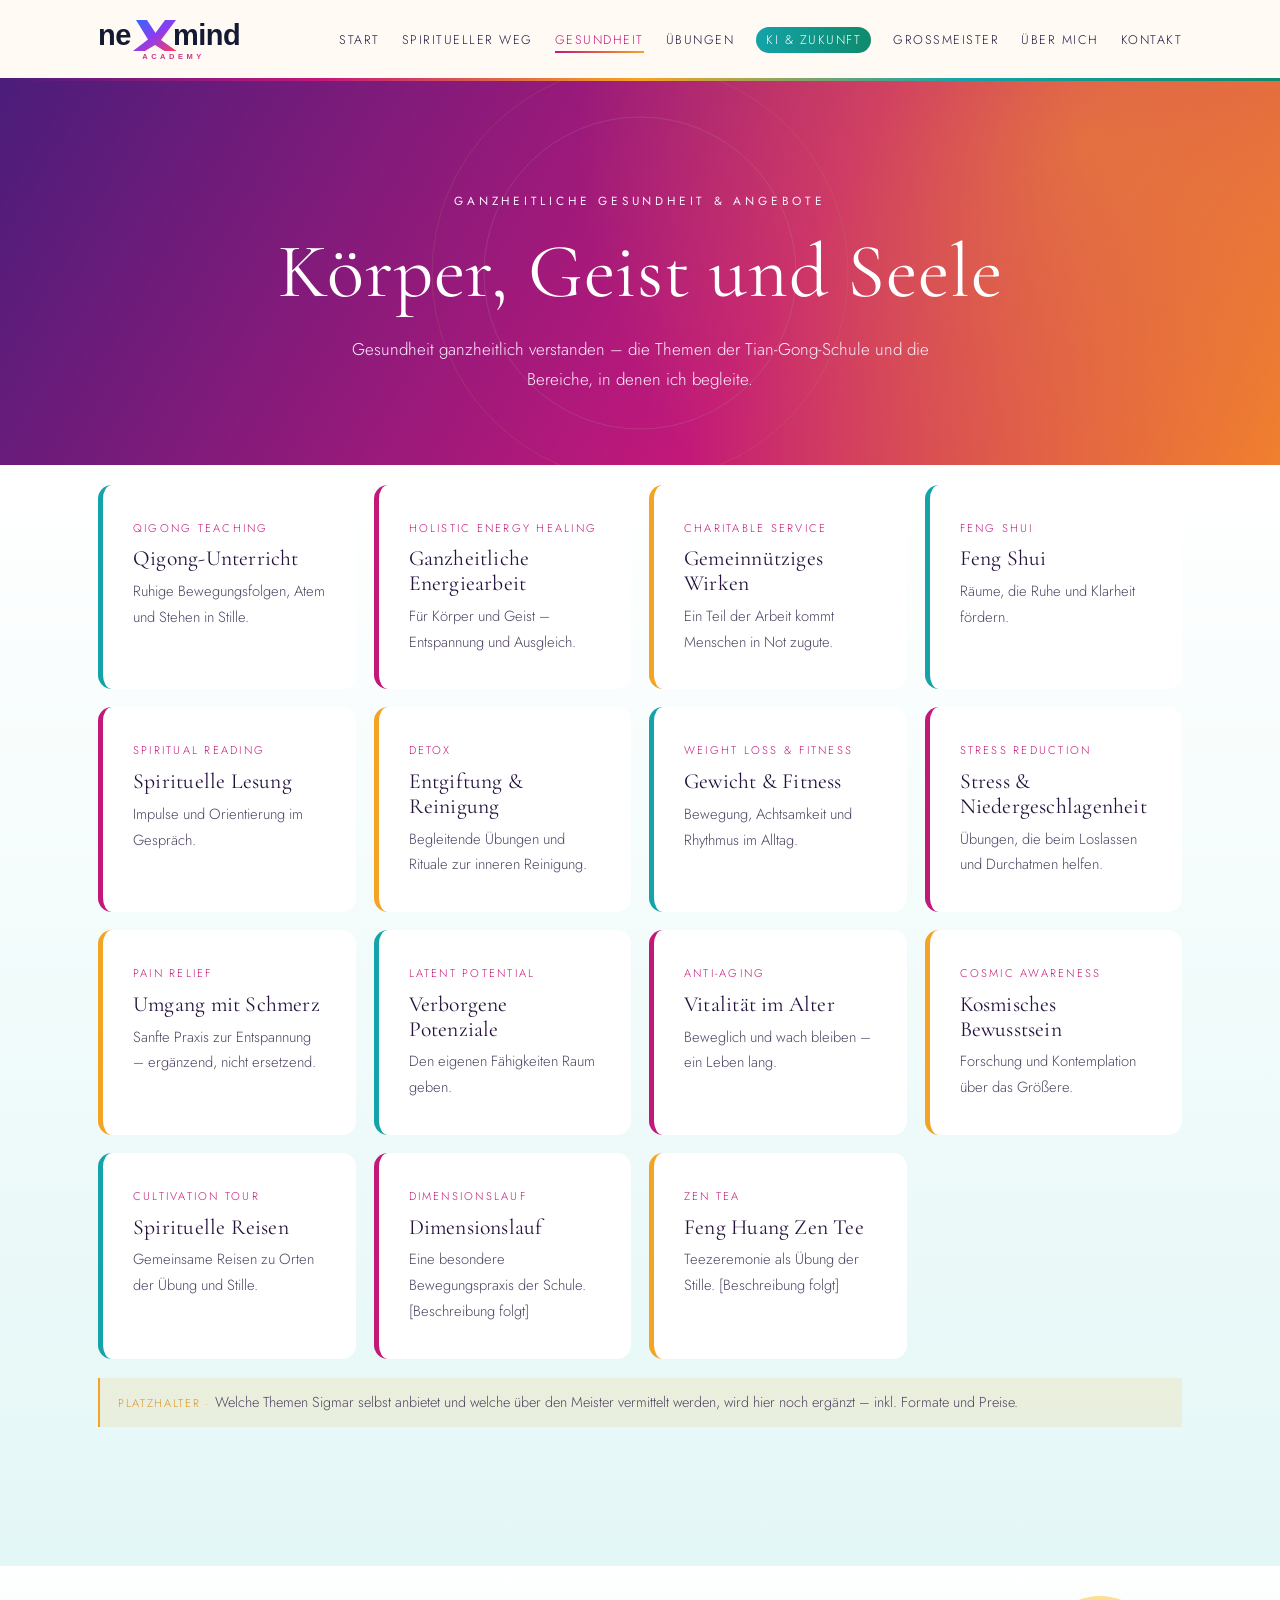
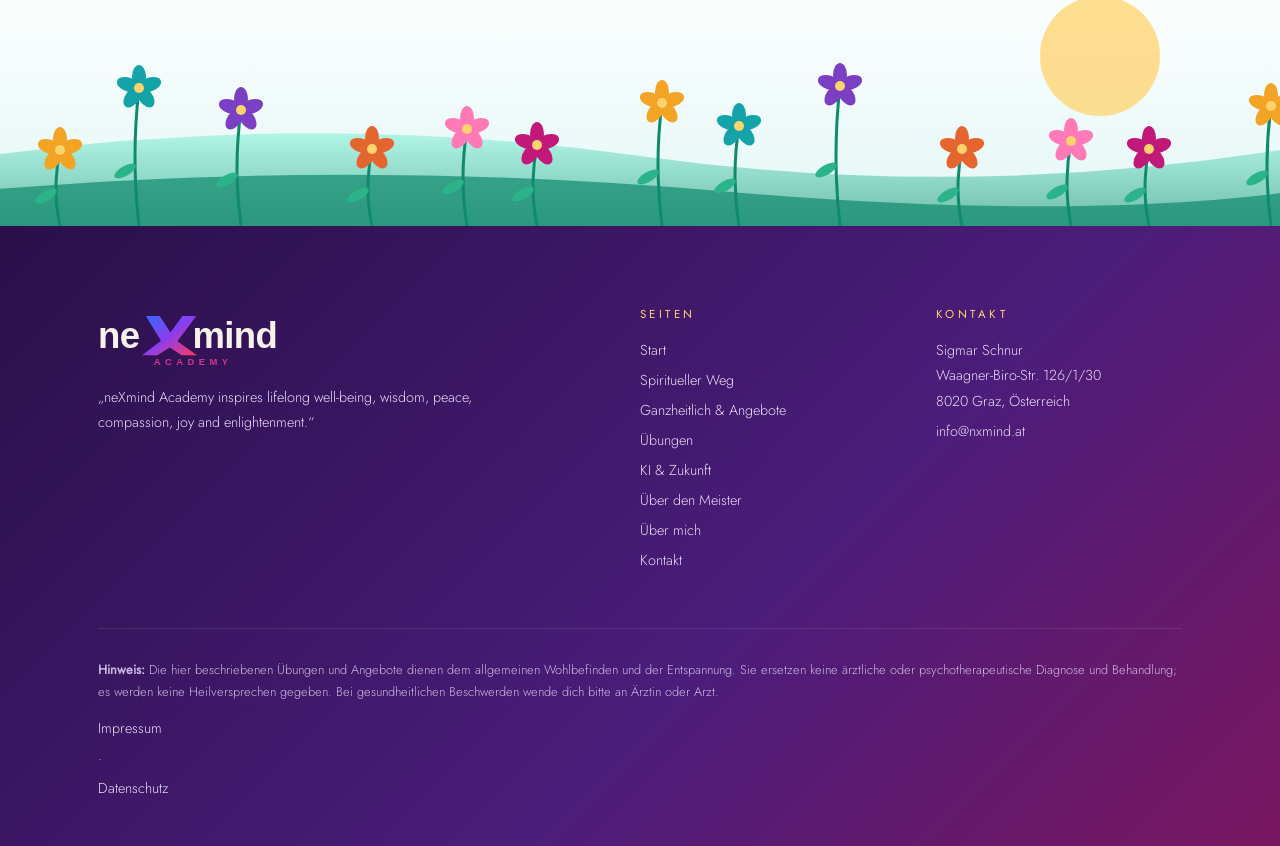
==== angebote.html @ 09c549f6 "Footer: Kontaktdaten aus dem Impressum" ====
<!doctype html><html lang="de"><head><meta charset="utf-8"><meta name="viewport" content="width=device-width,initial-scale=1">
<title>Ganzheitlich & Angebote · neXmind Academy</title><meta name="description" content="Qigong, Energiearbeit und ganzheitliche Themen – neXmind Academy">
<link rel="stylesheet" href="fonts/fonts.css">
<link rel="stylesheet" href="style.css?v=af47b2b2"><link rel="icon" type="image/svg+xml" href="favicon.svg"></head><body>
<header><div class="wrap nav"><a class="brand" href="index.html"><img src="logo.svg" alt="neXmind Academy" class="nxlogo"><span class="sub">Spiritualität · Gesundheit · Zukunft</span></a>
<nav><button class="burger" aria-label="Menü"><span></span><span></span></button><ul><li><a href="index.html" class="">Start</a></li><li><a href="weg.html" class="">Spiritueller Weg</a></li><li><a href="angebote.html" class="active ">Gesundheit</a></li><li><a href="uebungen.html" class="">Übungen</a></li><li><a href="zukunft.html" class="zk-nav">KI & Zukunft</a></li><li><a href="meister.html" class="">Großmeister</a></li><li><a href="ueber-mich.html" class="">Über mich</a></li><li><a href="kontakt.html" class="">Kontakt</a></li></ul></nav></div></header>
<main><section class="page-head"><svg class="ring" viewBox="0 0 600 600" fill="none"><circle cx="300" cy="300" r="240" stroke="#b49a5e" stroke-width=".8"/><circle cx="300" cy="300" r="180" stroke="#a9bfa8" stroke-width=".8"/></svg><div class="wrap reveal"><span class="eyebrow">Ganzheitliche Gesundheit & Angebote</span><h1>Körper, Geist und Seele</h1><p>Gesundheit ganzheitlich verstanden – die Themen der Tian-Gong-Schule und die Bereiche, in denen ich begleite.</p></div></section><section style="padding-top:20px"><div class="wrap"><div class="topics"><div class="topic reveal"><span class="en">Qigong Teaching</span><h3>Qigong-Unterricht</h3><p>Ruhige Bewegungsfolgen, Atem und Stehen in Stille.</p></div><div class="topic reveal"><span class="en">Holistic Energy Healing</span><h3>Ganzheitliche Energiearbeit</h3><p>Für Körper und Geist – Entspannung und Ausgleich.</p></div><div class="topic reveal"><span class="en">Charitable Service</span><h3>Gemeinnütziges Wirken</h3><p>Ein Teil der Arbeit kommt Menschen in Not zugute.</p></div><div class="topic reveal"><span class="en">Feng Shui</span><h3>Feng Shui</h3><p>Räume, die Ruhe und Klarheit fördern.</p></div><div class="topic reveal"><span class="en">Spiritual Reading</span><h3>Spirituelle Lesung</h3><p>Impulse und Orientierung im Gespräch.</p></div><div class="topic reveal"><span class="en">Detox</span><h3>Entgiftung & Reinigung</h3><p>Begleitende Übungen und Rituale zur inneren Reinigung.</p></div><div class="topic reveal"><span class="en">Weight Loss & Fitness</span><h3>Gewicht & Fitness</h3><p>Bewegung, Achtsamkeit und Rhythmus im Alltag.</p></div><div class="topic reveal"><span class="en">Stress Reduction</span><h3>Stress & Niedergeschlagenheit</h3><p>Übungen, die beim Loslassen und Durchatmen helfen.</p></div><div class="topic reveal"><span class="en">Pain Relief</span><h3>Umgang mit Schmerz</h3><p>Sanfte Praxis zur Entspannung – ergänzend, nicht ersetzend.</p></div><div class="topic reveal"><span class="en">Latent Potential</span><h3>Verborgene Potenziale</h3><p>Den eigenen Fähigkeiten Raum geben.</p></div><div class="topic reveal"><span class="en">Anti-Aging</span><h3>Vitalität im Alter</h3><p>Beweglich und wach bleiben – ein Leben lang.</p></div><div class="topic reveal"><span class="en">Cosmic Awareness</span><h3>Kosmisches Bewusstsein</h3><p>Forschung und Kontemplation über das Größere.</p></div><div class="topic reveal"><span class="en">Cultivation Tour</span><h3>Spirituelle Reisen</h3><p>Gemeinsame Reisen zu Orten der Übung und Stille.</p></div><div class="topic reveal"><span class="en">Dimensionslauf</span><h3>Dimensionslauf</h3><p>Eine besondere Bewegungspraxis der Schule. [Beschreibung folgt]</p></div><div class="topic reveal"><span class="en">Zen Tea</span><h3>Feng Huang Zen Tee</h3><p>Teezeremonie als Übung der Stille. [Beschreibung folgt]</p></div></div><p class="placeholder">Welche Themen Sigmar selbst anbietet und welche über den Meister vermittelt werden, wird hier noch ergänzt – inkl. Formate und Preise.</p></div></section></main><div class="meadow" aria-hidden="true"><svg viewBox="0 0 1440 260" preserveAspectRatio="xMidYMax slice"><defs><linearGradient id="hill" x1="0" y1="0" x2="0" y2="1"><stop offset="0" stop-color="#7ff0d6"/><stop offset="1" stop-color="#0f8a6c"/></linearGradient></defs><circle class="breath" cx="1180" cy="90" r="60" fill="#ffd36b" opacity=".75" style="transform-origin:1180px 90px"/><path d="M0 200 Q360 140 720 190 T1440 170 V260 H0z" fill="url(#hill)" opacity=".55"/><path d="M0 230 Q400 190 800 225 T1440 215 V260 H0z" fill="#0f8a6c" opacity=".7"/><path d="M35 260 Q27 215.5 35 171" stroke="#0f8a6c" stroke-width="3" fill="none"/><ellipse cx="21" cy="224" rx="12" ry="5" fill="#2bb38a" transform="rotate(-30 21 224)"/><g class="sway" style="transform-origin:35px 171px"><g fill="#c2187a"><ellipse cx="35" cy="160" rx="7" ry="12" transform="rotate(0 35 171)"/><ellipse cx="35" cy="160" rx="7" ry="12" transform="rotate(72 35 171)"/><ellipse cx="35" cy="160" rx="7" ry="12" transform="rotate(144 35 171)"/><ellipse cx="35" cy="160" rx="7" ry="12" transform="rotate(216 35 171)"/><ellipse cx="35" cy="160" rx="7" ry="12" transform="rotate(288 35 171)"/></g><circle cx="35" cy="171" r="5" fill="#ffd36b"/></g><path d="M140 260 Q132 222.0 140 184" stroke="#0f8a6c" stroke-width="3" fill="none"/><ellipse cx="126" cy="230" rx="12" ry="5" fill="#2bb38a" transform="rotate(-30 126 230)"/><g class="sway" style="transform-origin:140px 184px"><g fill="#f4a425"><ellipse cx="140" cy="173" rx="7" ry="12" transform="rotate(0 140 184)"/><ellipse cx="140" cy="173" rx="7" ry="12" transform="rotate(72 140 184)"/><ellipse cx="140" cy="173" rx="7" ry="12" transform="rotate(144 140 184)"/><ellipse cx="140" cy="173" rx="7" ry="12" transform="rotate(216 140 184)"/><ellipse cx="140" cy="173" rx="7" ry="12" transform="rotate(288 140 184)"/></g><circle cx="140" cy="184" r="5" fill="#ffd36b"/></g><path d="M219 260 Q211 191.0 219 122" stroke="#0f8a6c" stroke-width="3" fill="none"/><ellipse cx="205" cy="205" rx="12" ry="5" fill="#2bb38a" transform="rotate(-30 205 205)"/><g class="sway" style="transform-origin:219px 122px"><g fill="#14a3a8"><ellipse cx="219" cy="111" rx="7" ry="12" transform="rotate(0 219 122)"/><ellipse cx="219" cy="111" rx="7" ry="12" transform="rotate(72 219 122)"/><ellipse cx="219" cy="111" rx="7" ry="12" transform="rotate(144 219 122)"/><ellipse cx="219" cy="111" rx="7" ry="12" transform="rotate(216 219 122)"/><ellipse cx="219" cy="111" rx="7" ry="12" transform="rotate(288 219 122)"/></g><circle cx="219" cy="122" r="5" fill="#ffd36b"/></g><path d="M321 260 Q313 202.0 321 144" stroke="#0f8a6c" stroke-width="3" fill="none"/><ellipse cx="307" cy="214" rx="12" ry="5" fill="#2bb38a" transform="rotate(-30 307 214)"/><g class="sway" style="transform-origin:321px 144px"><g fill="#7b3fc4"><ellipse cx="321" cy="133" rx="7" ry="12" transform="rotate(0 321 144)"/><ellipse cx="321" cy="133" rx="7" ry="12" transform="rotate(72 321 144)"/><ellipse cx="321" cy="133" rx="7" ry="12" transform="rotate(144 321 144)"/><ellipse cx="321" cy="133" rx="7" ry="12" transform="rotate(216 321 144)"/><ellipse cx="321" cy="133" rx="7" ry="12" transform="rotate(288 321 144)"/></g><circle cx="321" cy="144" r="5" fill="#ffd36b"/></g><path d="M452 260 Q444 221.5 452 183" stroke="#0f8a6c" stroke-width="3" fill="none"/><ellipse cx="438" cy="229" rx="12" ry="5" fill="#2bb38a" transform="rotate(-30 438 229)"/><g class="sway" style="transform-origin:452px 183px"><g fill="#e5652e"><ellipse cx="452" cy="172" rx="7" ry="12" transform="rotate(0 452 183)"/><ellipse cx="452" cy="172" rx="7" ry="12" transform="rotate(72 452 183)"/><ellipse cx="452" cy="172" rx="7" ry="12" transform="rotate(144 452 183)"/><ellipse cx="452" cy="172" rx="7" ry="12" transform="rotate(216 452 183)"/><ellipse cx="452" cy="172" rx="7" ry="12" transform="rotate(288 452 183)"/></g><circle cx="452" cy="183" r="5" fill="#ffd36b"/></g><path d="M547 260 Q539 211.5 547 163" stroke="#0f8a6c" stroke-width="3" fill="none"/><ellipse cx="533" cy="221" rx="12" ry="5" fill="#2bb38a" transform="rotate(-30 533 221)"/><g class="sway" style="transform-origin:547px 163px"><g fill="#ff7ab6"><ellipse cx="547" cy="152" rx="7" ry="12" transform="rotate(0 547 163)"/><ellipse cx="547" cy="152" rx="7" ry="12" transform="rotate(72 547 163)"/><ellipse cx="547" cy="152" rx="7" ry="12" transform="rotate(144 547 163)"/><ellipse cx="547" cy="152" rx="7" ry="12" transform="rotate(216 547 163)"/><ellipse cx="547" cy="152" rx="7" ry="12" transform="rotate(288 547 163)"/></g><circle cx="547" cy="163" r="5" fill="#ffd36b"/></g><path d="M617 260 Q609 219.5 617 179" stroke="#0f8a6c" stroke-width="3" fill="none"/><ellipse cx="603" cy="228" rx="12" ry="5" fill="#2bb38a" transform="rotate(-30 603 228)"/><g class="sway" style="transform-origin:617px 179px"><g fill="#c2187a"><ellipse cx="617" cy="168" rx="7" ry="12" transform="rotate(0 617 179)"/><ellipse cx="617" cy="168" rx="7" ry="12" transform="rotate(72 617 179)"/><ellipse cx="617" cy="168" rx="7" ry="12" transform="rotate(144 617 179)"/><ellipse cx="617" cy="168" rx="7" ry="12" transform="rotate(216 617 179)"/><ellipse cx="617" cy="168" rx="7" ry="12" transform="rotate(288 617 179)"/></g><circle cx="617" cy="179" r="5" fill="#ffd36b"/></g><path d="M742 260 Q734 198.5 742 137" stroke="#0f8a6c" stroke-width="3" fill="none"/><ellipse cx="728" cy="211" rx="12" ry="5" fill="#2bb38a" transform="rotate(-30 728 211)"/><g class="sway" style="transform-origin:742px 137px"><g fill="#f4a425"><ellipse cx="742" cy="126" rx="7" ry="12" transform="rotate(0 742 137)"/><ellipse cx="742" cy="126" rx="7" ry="12" transform="rotate(72 742 137)"/><ellipse cx="742" cy="126" rx="7" ry="12" transform="rotate(144 742 137)"/><ellipse cx="742" cy="126" rx="7" ry="12" transform="rotate(216 742 137)"/><ellipse cx="742" cy="126" rx="7" ry="12" transform="rotate(288 742 137)"/></g><circle cx="742" cy="137" r="5" fill="#ffd36b"/></g><path d="M819 260 Q811 210.0 819 160" stroke="#0f8a6c" stroke-width="3" fill="none"/><ellipse cx="805" cy="220" rx="12" ry="5" fill="#2bb38a" transform="rotate(-30 805 220)"/><g class="sway" style="transform-origin:819px 160px"><g fill="#14a3a8"><ellipse cx="819" cy="149" rx="7" ry="12" transform="rotate(0 819 160)"/><ellipse cx="819" cy="149" rx="7" ry="12" transform="rotate(72 819 160)"/><ellipse cx="819" cy="149" rx="7" ry="12" transform="rotate(144 819 160)"/><ellipse cx="819" cy="149" rx="7" ry="12" transform="rotate(216 819 160)"/><ellipse cx="819" cy="149" rx="7" ry="12" transform="rotate(288 819 160)"/></g><circle cx="819" cy="160" r="5" fill="#ffd36b"/></g><path d="M920 260 Q912 190.0 920 120" stroke="#0f8a6c" stroke-width="3" fill="none"/><ellipse cx="906" cy="204" rx="12" ry="5" fill="#2bb38a" transform="rotate(-30 906 204)"/><g class="sway" style="transform-origin:920px 120px"><g fill="#7b3fc4"><ellipse cx="920" cy="109" rx="7" ry="12" transform="rotate(0 920 120)"/><ellipse cx="920" cy="109" rx="7" ry="12" transform="rotate(72 920 120)"/><ellipse cx="920" cy="109" rx="7" ry="12" transform="rotate(144 920 120)"/><ellipse cx="920" cy="109" rx="7" ry="12" transform="rotate(216 920 120)"/><ellipse cx="920" cy="109" rx="7" ry="12" transform="rotate(288 920 120)"/></g><circle cx="920" cy="120" r="5" fill="#ffd36b"/></g><path d="M1042 260 Q1034 221.5 1042 183" stroke="#0f8a6c" stroke-width="3" fill="none"/><ellipse cx="1028" cy="229" rx="12" ry="5" fill="#2bb38a" transform="rotate(-30 1028 229)"/><g class="sway" style="transform-origin:1042px 183px"><g fill="#e5652e"><ellipse cx="1042" cy="172" rx="7" ry="12" transform="rotate(0 1042 183)"/><ellipse cx="1042" cy="172" rx="7" ry="12" transform="rotate(72 1042 183)"/><ellipse cx="1042" cy="172" rx="7" ry="12" transform="rotate(144 1042 183)"/><ellipse cx="1042" cy="172" rx="7" ry="12" transform="rotate(216 1042 183)"/><ellipse cx="1042" cy="172" rx="7" ry="12" transform="rotate(288 1042 183)"/></g><circle cx="1042" cy="183" r="5" fill="#ffd36b"/></g><path d="M1151 260 Q1143 217.5 1151 175" stroke="#0f8a6c" stroke-width="3" fill="none"/><ellipse cx="1137" cy="226" rx="12" ry="5" fill="#2bb38a" transform="rotate(-30 1137 226)"/><g class="sway" style="transform-origin:1151px 175px"><g fill="#ff7ab6"><ellipse cx="1151" cy="164" rx="7" ry="12" transform="rotate(0 1151 175)"/><ellipse cx="1151" cy="164" rx="7" ry="12" transform="rotate(72 1151 175)"/><ellipse cx="1151" cy="164" rx="7" ry="12" transform="rotate(144 1151 175)"/><ellipse cx="1151" cy="164" rx="7" ry="12" transform="rotate(216 1151 175)"/><ellipse cx="1151" cy="164" rx="7" ry="12" transform="rotate(288 1151 175)"/></g><circle cx="1151" cy="175" r="5" fill="#ffd36b"/></g><path d="M1229 260 Q1221 221.5 1229 183" stroke="#0f8a6c" stroke-width="3" fill="none"/><ellipse cx="1215" cy="229" rx="12" ry="5" fill="#2bb38a" transform="rotate(-30 1215 229)"/><g class="sway" style="transform-origin:1229px 183px"><g fill="#c2187a"><ellipse cx="1229" cy="172" rx="7" ry="12" transform="rotate(0 1229 183)"/><ellipse cx="1229" cy="172" rx="7" ry="12" transform="rotate(72 1229 183)"/><ellipse cx="1229" cy="172" rx="7" ry="12" transform="rotate(144 1229 183)"/><ellipse cx="1229" cy="172" rx="7" ry="12" transform="rotate(216 1229 183)"/><ellipse cx="1229" cy="172" rx="7" ry="12" transform="rotate(288 1229 183)"/></g><circle cx="1229" cy="183" r="5" fill="#ffd36b"/></g><path d="M1351 260 Q1343 200.0 1351 140" stroke="#0f8a6c" stroke-width="3" fill="none"/><ellipse cx="1337" cy="212" rx="12" ry="5" fill="#2bb38a" transform="rotate(-30 1337 212)"/><g class="sway" style="transform-origin:1351px 140px"><g fill="#f4a425"><ellipse cx="1351" cy="129" rx="7" ry="12" transform="rotate(0 1351 140)"/><ellipse cx="1351" cy="129" rx="7" ry="12" transform="rotate(72 1351 140)"/><ellipse cx="1351" cy="129" rx="7" ry="12" transform="rotate(144 1351 140)"/><ellipse cx="1351" cy="129" rx="7" ry="12" transform="rotate(216 1351 140)"/><ellipse cx="1351" cy="129" rx="7" ry="12" transform="rotate(288 1351 140)"/></g><circle cx="1351" cy="140" r="5" fill="#ffd36b"/></g></svg></div>
<footer><div class="wrap"><div class="cols"><div><a class="brand" href="index.html"><img src="logo-light.svg" alt="neXmind Academy" class="nxlogo"></a>
<p style="margin-top:1rem;max-width:380px">„neXmind Academy inspires lifelong well-being, wisdom, peace, compassion, joy and enlightenment.“</p></div>
<div><h4>Seiten</h4><a href="index.html">Start</a><a href="weg.html">Spiritueller Weg</a><a href="angebote.html">Ganzheitlich & Angebote</a><a href="uebungen.html">Übungen</a><a href="zukunft.html">KI & Zukunft</a><a href="meister.html">Über den Meister</a><a href="ueber-mich.html">Über mich</a><a href="kontakt.html">Kontakt</a></div>
<div><h4>Kontakt</h4><p>Sigmar Schnur<br>Waagner-Biro-Str. 126/1/30<br>8020 Graz, Österreich<br><a href="mailto:info@nxmind.at">info@nxmind.at</a></p></div></div>
<p class="disclaimer"><strong>Hinweis:</strong> Die hier beschriebenen Übungen und Angebote dienen dem allgemeinen Wohlbefinden und der Entspannung. Sie ersetzen keine ärztliche oder psychotherapeutische Diagnose und Behandlung; es werden keine Heilversprechen gegeben. Bei gesundheitlichen Beschwerden wende dich bitte an Ärztin oder Arzt.</p><p class="legal-links" style="margin-top:.8rem"><a href="impressum.html">Impressum</a> · <a href="datenschutz.html">Datenschutz</a></p></div></footer>
<script src="main.js?v=af47b2b2"></script></body></html>
---- fonts/fonts.css ----
/* latin-ext */
@font-face {
  font-family: 'Cormorant Garamond';
  font-style: italic;
  font-weight: 400;
  font-display: swap;
  src: url(f377472eee.woff2) format('woff2');
  unicode-range: U+0100-02BA, U+02BD-02C5, U+02C7-02CC, U+02CE-02D7, U+02DD-02FF, U+0304, U+0308, U+0329, U+1D00-1DBF, U+1E00-1E9F, U+1EF2-1EFF, U+2020, U+20A0-20AB, U+20AD-20C4, U+2113, U+2C60-2C7F, U+A720-A7FF;
}
/* latin */
@font-face {
  font-family: 'Cormorant Garamond';
  font-style: italic;
  font-weight: 400;
  font-display: swap;
  src: url(9ca58f5002.woff2) format('woff2');
  unicode-range: U+0000-00FF, U+0131, U+0152-0153, U+02BB-02BC, U+02C6, U+02DA, U+02DC, U+0304, U+0308, U+0329, U+2000-206F, U+20AC, U+2122, U+2191, U+2193, U+2212, U+2215, U+FEFF, U+FFFD;
}
/* latin-ext */
@font-face {
  font-family: 'Cormorant Garamond';
  font-style: normal;
  font-weight: 400;
  font-display: swap;
  src: url(9076820487.woff2) format('woff2');
  unicode-range: U+0100-02BA, U+02BD-02C5, U+02C7-02CC, U+02CE-02D7, U+02DD-02FF, U+0304, U+0308, U+0329, U+1D00-1DBF, U+1E00-1E9F, U+1EF2-1EFF, U+2020, U+20A0-20AB, U+20AD-20C4, U+2113, U+2C60-2C7F, U+A720-A7FF;
}
/* latin */
@font-face {
  font-family: 'Cormorant Garamond';
  font-style: normal;
  font-weight: 400;
  font-display: swap;
  src: url(2fed1d1b2e.woff2) format('woff2');
  unicode-range: U+0000-00FF, U+0131, U+0152-0153, U+02BB-02BC, U+02C6, U+02DA, U+02DC, U+0304, U+0308, U+0329, U+2000-206F, U+20AC, U+2122, U+2191, U+2193, U+2212, U+2215, U+FEFF, U+FFFD;
}
/* latin-ext */
@font-face {
  font-family: 'Cormorant Garamond';
  font-style: normal;
  font-weight: 500;
  font-display: swap;
  src: url(9076820487.woff2) format('woff2');
  unicode-range: U+0100-02BA, U+02BD-02C5, U+02C7-02CC, U+02CE-02D7, U+02DD-02FF, U+0304, U+0308, U+0329, U+1D00-1DBF, U+1E00-1E9F, U+1EF2-1EFF, U+2020, U+20A0-20AB, U+20AD-20C4, U+2113, U+2C60-2C7F, U+A720-A7FF;
}
/* latin */
@font-face {
  font-family: 'Cormorant Garamond';
  font-style: normal;
  font-weight: 500;
  font-display: swap;
  src: url(2fed1d1b2e.woff2) format('woff2');
  unicode-range: U+0000-00FF, U+0131, U+0152-0153, U+02BB-02BC, U+02C6, U+02DA, U+02DC, U+0304, U+0308, U+0329, U+2000-206F, U+20AC, U+2122, U+2191, U+2193, U+2212, U+2215, U+FEFF, U+FFFD;
}
/* latin-ext */
@font-face {
  font-family: 'Jost';
  font-style: normal;
  font-weight: 300;
  font-display: swap;
  src: url(5054f2c4fb.woff2) format('woff2');
  unicode-range: U+0100-02BA, U+02BD-02C5, U+02C7-02CC, U+02CE-02D7, U+02DD-02FF, U+0304, U+0308, U+0329, U+1D00-1DBF, U+1E00-1E9F, U+1EF2-1EFF, U+2020, U+20A0-20AB, U+20AD-20C4, U+2113, U+2C60-2C7F, U+A720-A7FF;
}
/* latin */
@font-face {
  font-family: 'Jost';
  font-style: normal;
  font-weight: 300;
  font-display: swap;
  src: url(35841fe72f.woff2) format('woff2');
  unicode-range: U+0000-00FF, U+0131, U+0152-0153, U+02BB-02BC, U+02C6, U+02DA, U+02DC, U+0304, U+0308, U+0329, U+2000-206F, U+20AC, U+2122, U+2191, U+2193, U+2212, U+2215, U+FEFF, U+FFFD;
}
/* latin-ext */
@font-face {
  font-family: 'Jost';
  font-style: normal;
  font-weight: 400;
  font-display: swap;
  src: url(5054f2c4fb.woff2) format('woff2');
  unicode-range: U+0100-02BA, U+02BD-02C5, U+02C7-02CC, U+02CE-02D7, U+02DD-02FF, U+0304, U+0308, U+0329, U+1D00-1DBF, U+1E00-1E9F, U+1EF2-1EFF, U+2020, U+20A0-20AB, U+20AD-20C4, U+2113, U+2C60-2C7F, U+A720-A7FF;
}
/* latin */
@font-face {
  font-family: 'Jost';
  font-style: normal;
  font-weight: 400;
  font-display: swap;
  src: url(35841fe72f.woff2) format('woff2');
  unicode-range: U+0000-00FF, U+0131, U+0152-0153, U+02BB-02BC, U+02C6, U+02DA, U+02DC, U+0304, U+0308, U+0329, U+2000-206F, U+20AC, U+2122, U+2191, U+2193, U+2212, U+2215, U+FEFF, U+FFFD;
}
/* latin-ext */
@font-face {
  font-family: 'Montserrat';
  font-style: normal;
  font-weight: 800;
  font-display: swap;
  src: url(a6c2ca7bb4.woff2) format('woff2');
  unicode-range: U+0100-02BA, U+02BD-02C5, U+02C7-02CC, U+02CE-02D7, U+02DD-02FF, U+0304, U+0308, U+0329, U+1D00-1DBF, U+1E00-1E9F, U+1EF2-1EFF, U+2020, U+20A0-20AB, U+20AD-20C4, U+2113, U+2C60-2C7F, U+A720-A7FF;
}
/* latin */
@font-face {
  font-family: 'Montserrat';
  font-style: normal;
  font-weight: 800;
  font-display: swap;
  src: url(d008160033.woff2) format('woff2');
  unicode-range: U+0000-00FF, U+0131, U+0152-0153, U+02BB-02BC, U+02C6, U+02DA, U+02DC, U+0304, U+0308, U+0329, U+2000-206F, U+20AC, U+2122, U+2191, U+2193, U+2212, U+2215, U+FEFF, U+FFFD;
}
---- style.css ----
:root{--ivory:#f7f2e7;--paper:#fbf8f1;--jade:#5f8a75;--sage:#a9bfa8;--gold:#b49a5e;--ink:#1f2a2e;--mist:#e9e4d6;--soft:#5a6564}
*{box-sizing:border-box;margin:0;padding:0}
html{scroll-behavior:smooth}
body{background:var(--ivory);color:var(--ink);font:300 17px/1.75 "Jost",sans-serif;-webkit-font-smoothing:antialiased}
h1,h2,h3{font-family:"Cormorant Garamond",serif;font-weight:400;line-height:1.15;letter-spacing:.01em}
h1{font-size:clamp(2.6rem,6vw,4.8rem)}h2{font-size:clamp(2rem,4vw,3rem);margin-bottom:1.2rem}h3{font-size:1.6rem;margin-bottom:.5rem}
em{font-style:italic;color:var(--jade)}
a{color:inherit}
.wrap{max-width:1140px;margin:0 auto;padding:0 28px}
.eyebrow{font-size:.74rem;letter-spacing:.32em;text-transform:uppercase;color:var(--gold);font-weight:400;display:block;margin-bottom:1rem}
header{position:sticky;top:0;z-index:20;background:rgba(247,242,231,.86);backdrop-filter:blur(10px);border-bottom:1px solid rgba(180,154,94,.22)}
.nav{display:flex;align-items:center;justify-content:space-between;height:78px}
.brand{display:flex;align-items:center;gap:12px;text-decoration:none;font-family:"Cormorant Garamond",serif;font-size:1.5rem;letter-spacing:.06em}
.brand svg{width:34px;height:34px}
.brand small{display:block;font:300 .62rem "Jost";letter-spacing:.3em;text-transform:uppercase;color:var(--soft)}
nav ul{display:flex;gap:30px;list-style:none}
nav a{text-decoration:none;font-size:.86rem;letter-spacing:.12em;text-transform:uppercase;position:relative;padding:4px 0}
nav a:after{content:"";position:absolute;left:0;bottom:0;height:1px;width:0;background:var(--gold);transition:width .4s}
nav a:hover:after,nav a.active:after{width:100%}
.burger{display:none;background:none;border:0;width:32px;height:32px;cursor:pointer}
.burger span{display:block;height:1px;background:var(--ink);margin:7px 0}
.hero{position:relative;min-height:88vh;display:flex;align-items:center;overflow:hidden}
.hero .enso{position:absolute;right:3vw;top:46%;transform:translateY(-50%);width:min(46vw,580px);opacity:.75}
.enso path{stroke-dasharray:1900;stroke-dashoffset:1900;animation:draw 4.5s ease-out .3s forwards}
@keyframes draw{to{stroke-dashoffset:0}}
.hero .mountains{position:absolute;left:0;right:0;bottom:0;width:100%}
.hero-text{position:relative;z-index:2;max-width:620px}
.hero p.lead{font-size:1.2rem;color:var(--soft);margin:1.6rem 0 2.4rem;max-width:520px}
.btn{display:inline-block;padding:15px 34px;border:1px solid var(--ink);text-decoration:none;font-size:.8rem;letter-spacing:.22em;text-transform:uppercase;transition:all .4s;background:transparent;cursor:pointer;font-family:inherit;color:var(--ink)}
.btn:hover{background:var(--ink);color:var(--ivory)}
.btn.gold{border-color:var(--gold);color:var(--ink);margin-left:12px}
.btn.gold:hover{background:var(--gold);color:#fff}
section{padding:120px 0}
.paper{background:var(--paper)}
.ink{background:var(--ink);color:var(--ivory)}.ink .eyebrow{color:var(--gold)}.ink p{color:#cfd3cc}
.quote{text-align:center;max-width:820px;margin:0 auto}
.quote blockquote{font-family:"Cormorant Garamond",serif;font-style:italic;font-size:clamp(1.6rem,3vw,2.4rem);line-height:1.4}
.quote cite{display:block;margin-top:1.5rem;font-style:normal;font-size:.75rem;letter-spacing:.3em;text-transform:uppercase;color:var(--gold)}
.divider{display:flex;justify-content:center;margin:2.2rem 0}.divider svg{width:120px}
.grid{display:grid;gap:34px}.g3{grid-template-columns:repeat(3,1fr)}.g2{grid-template-columns:repeat(2,1fr);align-items:center;gap:70px}
.card{background:var(--paper);padding:44px 36px;border:1px solid rgba(180,154,94,.25);position:relative;transition:transform .5s,box-shadow .5s}
.card:hover{transform:translateY(-6px);box-shadow:0 24px 50px -30px rgba(31,42,46,.35)}
.card .num{font-family:"Cormorant Garamond",serif;color:var(--gold);font-size:1rem;letter-spacing:.2em}
.card svg.ic{width:46px;height:46px;margin-bottom:18px}
.card p{color:var(--soft);font-size:.96rem}
.topics{display:grid;grid-template-columns:repeat(auto-fill,minmax(250px,1fr));gap:1px;background:rgba(180,154,94,.3);border:1px solid rgba(180,154,94,.3)}
.topic{background:var(--ivory);padding:34px 30px;transition:background .4s}
.topic:hover{background:var(--paper)}
.topic h3{font-size:1.35rem}.topic p{font-size:.92rem;color:var(--soft)}
.topic .en{font-size:.7rem;letter-spacing:.2em;text-transform:uppercase;color:var(--gold);display:block;margin-bottom:.5rem}
.art{aspect-ratio:4/5;background:radial-gradient(circle at 50% 38%,#fff9ea 0,var(--mist) 60%,var(--sage) 140%);display:flex;align-items:center;justify-content:center;position:relative;overflow:hidden}
.art svg{width:80%}
.placeholder{border-left:2px solid var(--gold);background:rgba(180,154,94,.08);padding:12px 18px;font-size:.9rem;color:var(--soft);margin:1.2rem 0}
.placeholder:before{content:"Platzhalter · ";color:var(--gold);letter-spacing:.15em;text-transform:uppercase;font-size:.7rem}
.page-head{padding:110px 0 70px;text-align:center;position:relative;overflow:hidden}
.page-head p{max-width:620px;margin:1.2rem auto 0;color:var(--soft)}
.page-head .ring{position:absolute;left:50%;top:50%;width:520px;transform:translate(-50%,-50%);opacity:.35;z-index:-1}
.ex{display:grid;grid-template-columns:200px 1fr;gap:50px;padding:60px 0;border-top:1px solid rgba(180,154,94,.3)}
.ex .k{font-family:"Cormorant Garamond",serif;font-size:4rem;color:var(--sage);line-height:1}
.ex ul{margin:1rem 0 0 1.1rem;color:var(--soft)}
form{display:grid;gap:22px}
label{font-size:.72rem;letter-spacing:.22em;text-transform:uppercase;color:var(--soft)}
input,textarea,select{width:100%;margin-top:6px;padding:14px 0;border:0;border-bottom:1px solid rgba(31,42,46,.3);background:transparent;font:300 1rem "Jost";color:var(--ink);outline:none;transition:border-color .3s}
input:focus,textarea:focus{border-color:var(--jade)}
.notice{display:none;padding:16px;background:var(--sage);color:var(--ink);font-size:.92rem}
footer{background:var(--ink);color:#bfc5be;padding:80px 0 40px;font-size:.9rem}
footer .cols{display:grid;grid-template-columns:2fr 1fr 1fr;gap:50px}
footer h4{font:400 .72rem "Jost";letter-spacing:.3em;text-transform:uppercase;color:var(--gold);margin-bottom:1rem}
footer a{text-decoration:none;display:block;margin:.3rem 0}footer a:hover{color:var(--ivory)}
.disclaimer{margin-top:50px;padding-top:30px;border-top:1px solid rgba(255,255,255,.1);font-size:.8rem;line-height:1.7;color:#93a09a}
.demo{display:inline-block;margin-top:14px;padding:4px 12px;border:1px solid var(--gold);color:var(--gold);font-size:.68rem;letter-spacing:.24em;text-transform:uppercase}
.reveal{opacity:0;transform:translateY(28px);transition:opacity 1.1s ease,transform 1.1s ease}.reveal.in{opacity:1;transform:none}
.breath{animation:breath 8s ease-in-out infinite}@keyframes breath{50%{transform:scale(1.05);opacity:.75}}
@media(max-width:900px){nav ul{display:none;position:absolute;top:78px;left:0;right:0;flex-direction:column;background:var(--ivory);padding:24px 28px;gap:18px;border-bottom:1px solid rgba(180,154,94,.3)}nav ul.open{display:flex}.burger{display:block}
.g3,.g2,footer .cols{grid-template-columns:1fr}.g2{gap:40px}.ex{grid-template-columns:1fr;gap:10px}section{padding:80px 0}.hero .enso{opacity:.35;right:-30vw;width:110vw}.btn.gold{margin:12px 0 0}}
@media(prefers-reduced-motion:reduce){*{animation:none!important;transition:none!important}.reveal{opacity:1;transform:none}.enso path{stroke-dashoffset:0}}
.hero-grid{display:grid;grid-template-columns:1.1fr .9fr;align-items:center;gap:40px;position:relative;z-index:2}
.hero .hero-art .enso{position:static;transform:none;width:100%;max-width:520px;opacity:.8;display:block;margin-left:auto}
.g4{grid-template-columns:repeat(4,1fr)}a.card{text-decoration:none;display:block}
.narrow{max-width:900px}
.lead2{font-size:1.08rem}
dl{display:grid;grid-template-columns:120px 1fr;gap:10px 24px;margin:1.6rem 0;font-size:.95rem}
dt{font-size:.7rem;letter-spacing:.2em;text-transform:uppercase;color:var(--gold);padding-top:4px}dd{color:var(--soft)}
.video{margin-top:1.8rem}.video iframe{width:100%;aspect-ratio:16/9;border:0;background:var(--mist)}
.video span{display:block;font-size:.75rem;color:var(--soft);margin-top:6px;letter-spacing:.05em}
@media(max-width:1000px){.g4{grid-template-columns:1fr 1fr}}
@media(max-width:900px){.hero-grid{grid-template-columns:1fr}.hero .hero-art{order:-1}.hero .hero-art .enso{width:200px;margin:0 auto}.g4{grid-template-columns:1fr}dl{grid-template-columns:1fr;gap:2px}dd{margin-bottom:10px}}
nav ul{gap:22px}nav a{font-size:.78rem}
nav a.zk-nav{color:var(--jade);padding:4px 10px;border:1px solid rgba(95,138,117,.45)}nav a.zk-nav:after{display:none}
.zk{background:linear-gradient(180deg,#1b2629,#22332f)}.zk .k{color:var(--jade)}.zk h2{color:var(--ivory)}.zk .ex{border-color:rgba(95,138,117,.35)}
.zk .page-head,.page-head.zk{padding-bottom:70px}.zk .eyebrow{color:var(--sage)}
.zlist{margin:1rem 0 0 1.1rem;color:#cfd3cc}.zk .placeholder{color:#cfd3cc}
@media(max-width:1180px){nav ul{gap:14px}nav a{font-size:.7rem;letter-spacing:.08em}}
.brand .nxlogo{height:46px;width:auto}.brand .sub{font:300 .62rem "Jost";letter-spacing:.24em;text-transform:uppercase;color:var(--soft);max-width:120px;line-height:1.5;border-left:1px solid rgba(180,154,94,.4);padding-left:12px}
footer .brand .nxlogo{height:58px}
@media(max-width:600px){.brand .sub{display:none}.brand .nxlogo{height:40px}}
nav a{white-space:nowrap}.brand .sub{display:none}

@media(max-width:1180px){nav ul{gap:12px}}

/* ===== Farbenfroh-Redesign 2026-10 ===== */
:root{--violet:#4b1d7a;--deep:#2a0f4a;--magenta:#c2187a;--saffron:#f4a425;--gold:#d9952b;--turq:#14a3a8;--jade:#0f8a6c;--rose:#fde7f1;--sky:#e3f7f6;--sun:#fff4dc;--ink:#24123d;--soft:#4f4462;--ivory:#fffaf3;--paper:#fff6ea;--sage:#7fd6c2;--mist:#f3e8ff}
body{background:var(--ivory);color:var(--ink)}
em{color:var(--magenta)}
.eyebrow{color:var(--magenta);font-weight:500}
header{background:rgba(255,250,243,.9);border-bottom:3px solid transparent;border-image:linear-gradient(90deg,var(--violet),var(--magenta),var(--saffron),var(--turq),var(--jade)) 1}
nav a:after{height:2px;background:linear-gradient(90deg,var(--magenta),var(--saffron))}
nav a.active{color:var(--magenta)}
nav a.zk-nav{color:#fff;background:linear-gradient(90deg,var(--turq),var(--jade));border:0;border-radius:20px}
.hero{background:radial-gradient(circle at 80% 20%,rgba(244,164,37,.55),transparent 45%),radial-gradient(circle at 15% 85%,rgba(20,163,168,.55),transparent 45%),linear-gradient(135deg,#2a0f4a 0%,#5b1f8f 40%,#b0187a 75%,#e5652e 100%);color:#fff}
.hero h1,.hero .eyebrow{color:#fff}.hero em{color:#ffd36b}
.hero p.lead{color:#f6e9ff}
.hero .enso path{stroke:#ffd36b!important;opacity:1!important}.hero .enso circle{fill:#fff!important}
.hero .mountains path{fill:#fff!important;opacity:.18!important}
.btn{border-radius:40px;border-width:2px}
.hero .btn{color:#fff;border-color:#fff}.hero .btn:hover{background:#fff;color:var(--violet)}
.btn.gold,.hero .btn.gold{background:linear-gradient(90deg,var(--saffron),#ffcf5a);border-color:transparent;color:var(--deep);font-weight:500}
.btn.gold:hover{filter:brightness(1.08);color:var(--deep)}
.btn:not(.gold):not(.hero .btn){border-color:var(--violet);color:var(--violet)}
.btn:hover{background:var(--violet);color:#fff}
.paper{background:linear-gradient(135deg,var(--sun),var(--rose))}
section:not(.paper):not(.ink):not(.hero):not(.zk):not(.page-head){background:linear-gradient(180deg,#fff,var(--sky))}
.ink{background:linear-gradient(135deg,#1d6f73 0%,#0f8a6c 45%,#2a0f4a 100%);color:#fff}.ink p{color:#e8fbf6}.ink .eyebrow{color:#ffd36b}.ink em{color:#ffd36b!important}
.quote blockquote{color:var(--violet)}.quote cite{color:var(--magenta)}
.card{background:#fff;border:0;border-radius:18px;border-top:6px solid var(--magenta);box-shadow:0 14px 40px -24px rgba(75,29,122,.45)}
.grid .card:nth-child(4n+2){border-top-color:var(--saffron)}.grid .card:nth-child(4n+3){border-top-color:var(--turq)}.grid .card:nth-child(4n+4){border-top-color:var(--jade)}
.grid .card:nth-child(4n+1) h3{color:var(--magenta)}.grid .card:nth-child(4n+2) h3{color:#b86a00}.grid .card:nth-child(4n+3) h3{color:#0d7c80}.grid .card:nth-child(4n+4) h3{color:var(--jade)}
.card .num{color:var(--violet);font-weight:500}
.card:hover{box-shadow:0 24px 50px -22px rgba(194,24,122,.5)}
.topics{background:transparent;border:0;gap:18px}.topic{border-radius:14px;background:#fff;border-left:5px solid var(--turq)}.topic:nth-child(3n+2){border-left-color:var(--magenta)}.topic:nth-child(3n){border-left-color:var(--saffron)}.topic .en{color:var(--magenta)}
.art{border-radius:24px;background:radial-gradient(circle at 50% 38%,#ffe9a8 0,#f4a425 35%,#c2187a 75%,#4b1d7a 120%)}
.page-head{background:radial-gradient(circle at 85% 15%,rgba(244,164,37,.5),transparent 45%),linear-gradient(120deg,#4b1d7a,#c2187a 60%,#f07a2e);color:#fff}
.page-head p,.page-head .eyebrow{color:#fdeefe}.page-head em{color:#ffd36b}
.page-head .ring{opacity:.25;z-index:0}.page-head .wrap,.page-head>*:not(.ring){position:relative;z-index:1}
.ex{border-top:2px solid rgba(194,24,122,.2)}
.ex .k{background:linear-gradient(135deg,var(--magenta),var(--saffron));-webkit-background-clip:text;background-clip:text;color:transparent;font-weight:500}
.ex:nth-of-type(even) .k{background-image:linear-gradient(135deg,var(--turq),var(--jade))}
.video iframe{border-radius:14px;box-shadow:0 18px 40px -22px rgba(75,29,122,.6)}
.placeholder{border-left-color:var(--saffron);background:rgba(244,164,37,.12)}
dt{color:var(--magenta)}
.zk{background:linear-gradient(160deg,#062b33 0%,#0f6e66 50%,#14a3a8 100%)}.zk .k{background:none;color:#7ff0d6}.zk .eyebrow{color:#ffd36b}.zk h2,.zk h3{color:#fff}.zk p,.zlist{color:#e6fbf7}
.page-head.zk{background:linear-gradient(120deg,#062b33,#0f8a6c 55%,#14a3a8)}
footer{background:linear-gradient(135deg,#2a0f4a,#4b1d7a 60%,#7a1660);color:#eadcf7}
footer h4,.demo{color:#ffd36b;border-color:#ffd36b}.disclaimer{color:#cbb8e0}
input:focus,textarea:focus{border-color:var(--magenta)}
.notice{background:var(--sage)}
@media(max-width:900px){nav ul{background:#fff}}
.hero{min-height:min(88vh,820px)}.page-head h1{color:#fff}
/* Referenzmuster: Calm (Atem-Puls, Dämmerungs-Verlauf), Headspace (bunte Orbs, Pill-CTAs, runde Karten) */
.hero{background-size:200% 200%;animation:twilight 18s ease-in-out infinite alternate}
@keyframes twilight{0%{background-position:0% 30%}100%{background-position:100% 70%}}
.hero .vp{font-family:"Cormorant Garamond",serif;font-size:1.5rem;color:#ffe9a8;margin:-.2rem 0 1rem}
.orb{position:absolute;border-radius:50%;filter:blur(2px);opacity:.55;animation:float 14s ease-in-out infinite;z-index:1}
.o1{width:160px;height:160px;background:radial-gradient(circle,#ffd36b,#f4a425 70%,transparent);top:12%;left:46%}
.o2{width:110px;height:110px;background:radial-gradient(circle,#9ff3e3,#14a3a8 70%,transparent);bottom:18%;left:6%;animation-delay:-5s}
.o3{width:80px;height:80px;background:radial-gradient(circle,#ffc0e4,#c2187a 70%,transparent);top:18%;right:6%;animation-delay:-9s}
@keyframes float{50%{transform:translateY(-26px) scale(1.06)}}
.lotus{width:100%;max-width:480px;display:block;margin-left:auto;filter:drop-shadow(0 20px 40px rgba(42,15,74,.45))}
.hero .breath{animation-duration:5s}
.flowerband{display:flex;justify-content:center;gap:clamp(14px,4vw,48px);padding:34px 0;background:#fff}
.flowerband svg{width:clamp(26px,5vw,46px);animation:spin 40s linear infinite}.flowerband svg:nth-child(even){animation-direction:reverse}
@keyframes spin{to{transform:rotate(360deg)}}
section.benefits{background:linear-gradient(180deg,#fff 0%,#f3e8ff 100%)!important;padding:130px 0}
.intro{max-width:720px;margin:0 auto;color:var(--soft);font-size:1.12rem}
.bcard{background:#fff;border-radius:24px;padding:44px 34px;text-align:center;box-shadow:0 20px 50px -30px rgba(75,29,122,.5)}
.bic{width:74px;height:74px;border-radius:50%;margin:0 auto 20px;display:flex;align-items:center;justify-content:center;font-size:2rem;color:#fff}
.bcard p{color:var(--soft)}
@media(max-width:900px){.lotus{max-width:240px;margin:0 auto}.orb{display:none}.hero .vp{font-size:1.25rem}section.benefits{padding:80px 0}}
.photo{margin:0;border-radius:24px;overflow:hidden;box-shadow:0 24px 60px -28px rgba(75,29,122,.55);background:linear-gradient(135deg,#ffd1ec,#bff5ea);padding:10px}
.photo img{display:block;width:100%;height:auto;border-radius:18px}
.photo figcaption{text-align:center;font-size:.8rem;letter-spacing:.15em;text-transform:uppercase;color:var(--magenta);padding:10px 0 4px}
.meadow{background:linear-gradient(180deg,#fff 0%,#e3f7f6 100%);line-height:0}
.meadow svg{width:100%;height:clamp(140px,22vw,260px);display:block}
.sway{animation:sway 6s ease-in-out infinite alternate}.sway:nth-of-type(3n){animation-delay:-2s}
@keyframes sway{to{transform:rotate(6deg)}}
.leafsep{display:flex;justify-content:center;margin-bottom:28px}.leafsep svg{width:220px}
@media(max-width:900px){.ink .art{max-width:320px;margin:0 auto}.flowerband{padding:24px 0}}
/* v4 Mobile-Fix */
html,body{max-width:100%;overflow-x:hidden}
img,svg,iframe,video{max-width:100%}img{height:auto;display:block}
.grid>*{min-width:0}.g2,.g3,.g4{grid-template-columns:repeat(var(--cols,2),minmax(0,1fr))}.g3{--cols:3}.g4{--cols:4}
@media(max-width:1000px){.g4{--cols:2}}
@media(max-width:900px){.g2,.g3,.g4{--cols:1}.photo-first{order:-1}}
/* Zeitleiste Biografie */
.timeline{position:relative;max-width:820px;margin:0 auto;padding:10px 0 10px}
.timeline::before{content:"";position:absolute;left:50%;top:0;bottom:0;width:2px;transform:translateX(-50%);background:linear-gradient(var(--saffron),var(--magenta),var(--violet));border-radius:2px}
.tl-item{position:relative;width:50%;padding:0 44px 34px;box-sizing:border-box}
.tl-item:nth-child(odd){left:0;text-align:right}
.tl-item:nth-child(even){left:50%}
.tl-item::after{content:"";position:absolute;top:6px;width:16px;height:16px;border-radius:50%;background:var(--ivory);border:3px solid var(--magenta);box-shadow:0 0 0 6px rgba(194,24,122,.12)}
.tl-item:nth-child(odd)::after{right:-11px}.tl-item:nth-child(even)::after{left:-11px}
.tl-year{display:inline-block;font-family:Montserrat,sans-serif;font-weight:800;font-size:.85rem;letter-spacing:.12em;color:var(--magenta);background:var(--rose);padding:3px 12px;border-radius:99px;margin-bottom:6px}
.tl-item p{margin:0;color:var(--soft)}
@media(max-width:700px){.timeline::before{left:12px}.tl-item,.tl-item:nth-child(even){width:100%;left:0;text-align:left;padding:0 0 28px 42px}.tl-item:nth-child(odd)::after,.tl-item:nth-child(even)::after{left:4px;right:auto}}
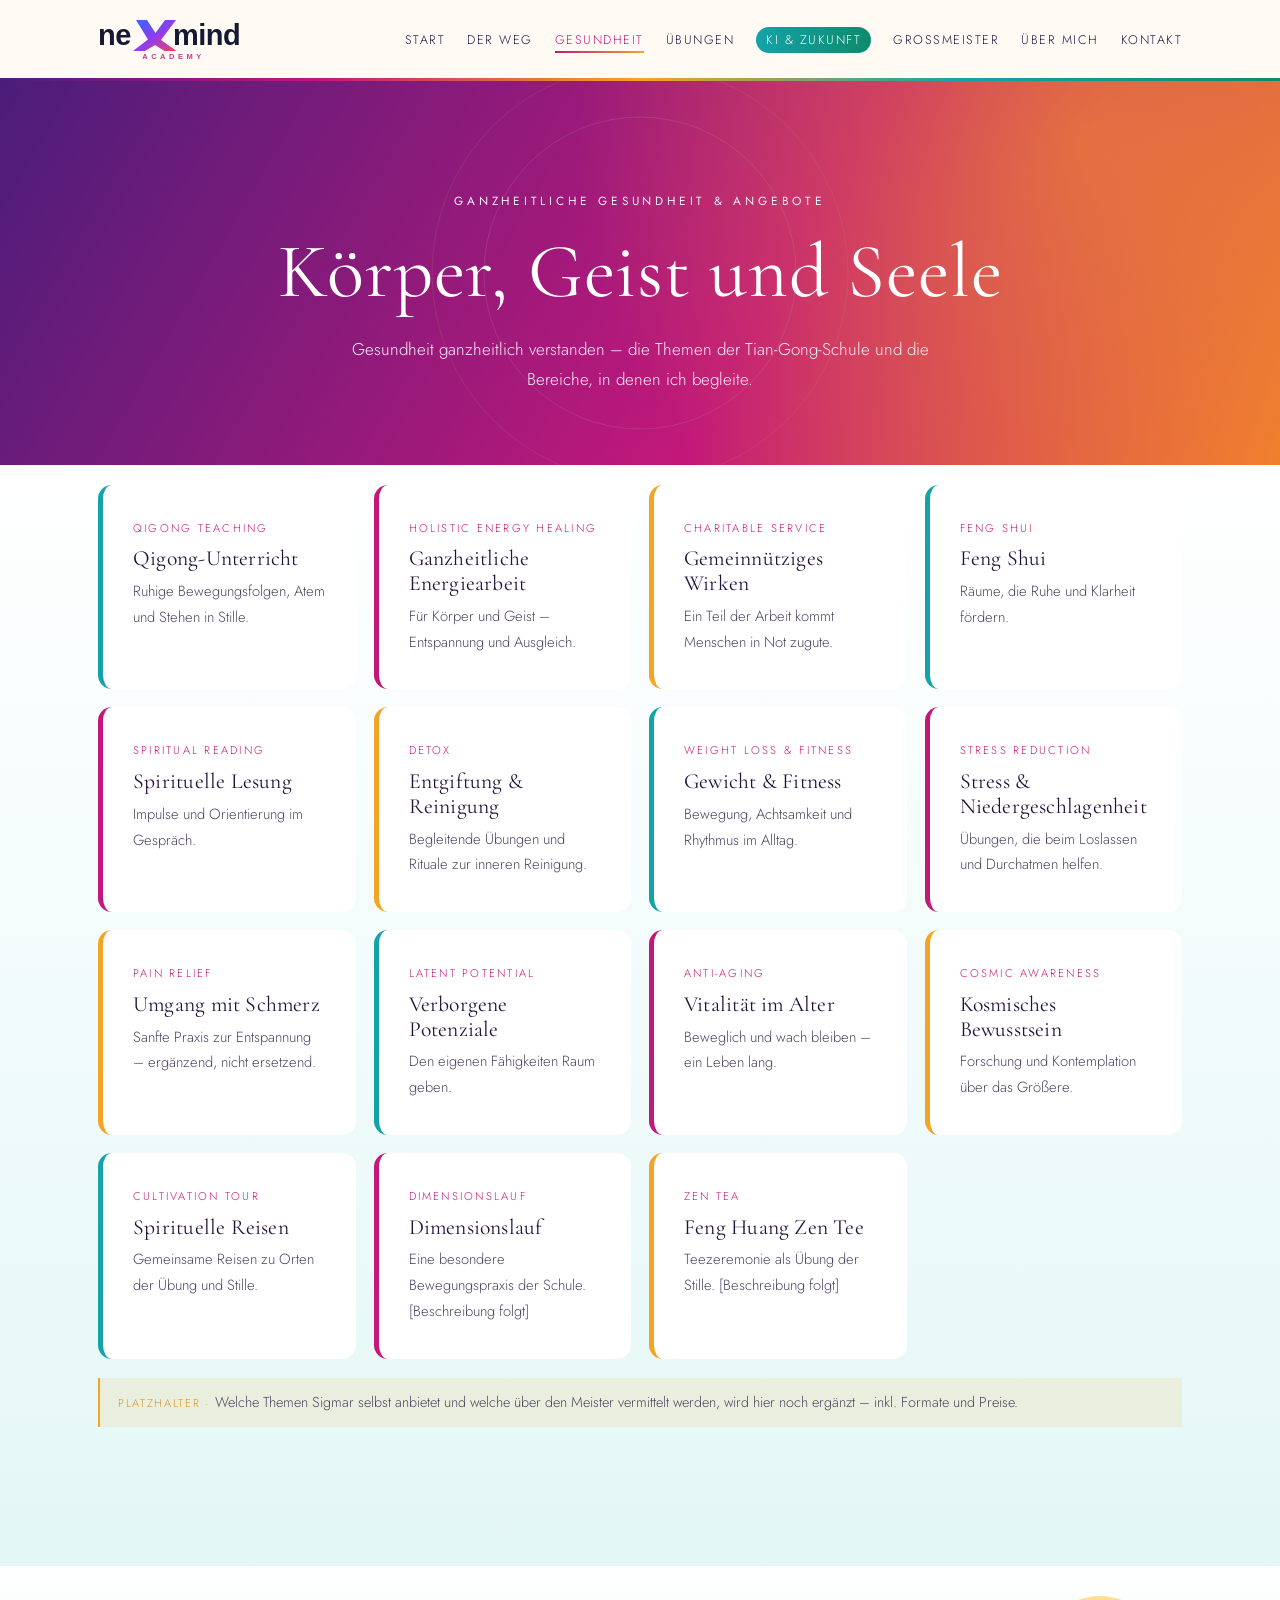
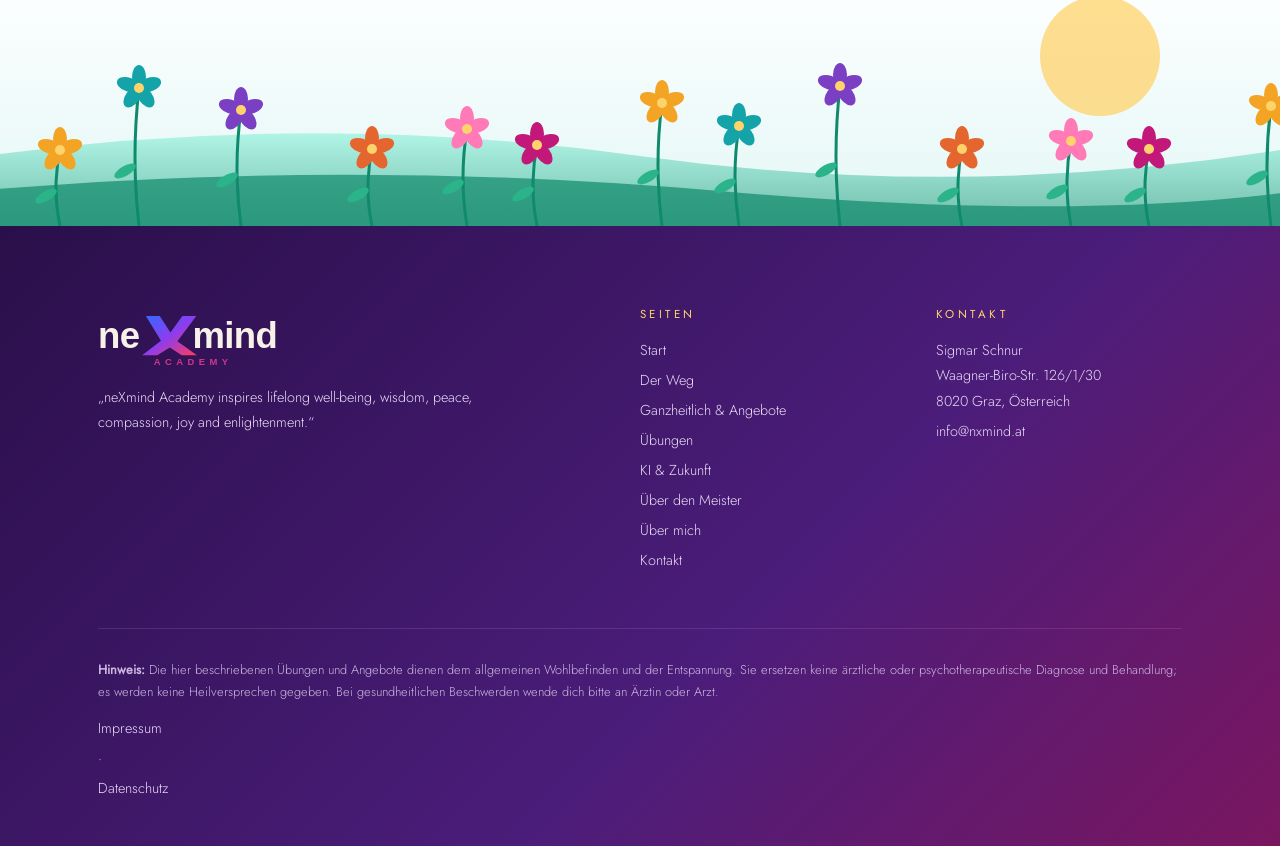
==== commit 50e1a702: "Inhalt: Datong Shizun leitet Feng Huang Yuan, Sigmar = Schüler & Lehrer; 'Spiritueller Weg' -> 'Der " ====
--- a/angebote.html
+++ b/angebote.html
@@ -1,13 +1,13 @@
 <!doctype html><html lang="de"><head><meta charset="utf-8"><meta name="viewport" content="width=device-width,initial-scale=1">
 <title>Ganzheitlich & Angebote · neXmind Academy</title><meta name="description" content="Qigong, Energiearbeit und ganzheitliche Themen – neXmind Academy">
 <link rel="stylesheet" href="fonts/fonts.css">
-<link rel="stylesheet" href="style.css?v=af47b2b2"><link rel="icon" type="image/svg+xml" href="favicon.svg"></head><body>
+<link rel="stylesheet" href="style.css?v=1274dd78"><link rel="icon" type="image/svg+xml" href="favicon.svg"></head><body>
 <header><div class="wrap nav"><a class="brand" href="index.html"><img src="logo.svg" alt="neXmind Academy" class="nxlogo"><span class="sub">Spiritualität · Gesundheit · Zukunft</span></a>
-<nav><button class="burger" aria-label="Menü"><span></span><span></span></button><ul><li><a href="index.html" class="">Start</a></li><li><a href="weg.html" class="">Spiritueller Weg</a></li><li><a href="angebote.html" class="active ">Gesundheit</a></li><li><a href="uebungen.html" class="">Übungen</a></li><li><a href="zukunft.html" class="zk-nav">KI & Zukunft</a></li><li><a href="meister.html" class="">Großmeister</a></li><li><a href="ueber-mich.html" class="">Über mich</a></li><li><a href="kontakt.html" class="">Kontakt</a></li></ul></nav></div></header>
+<nav><button class="burger" aria-label="Menü"><span></span><span></span></button><ul><li><a href="index.html" class="">Start</a></li><li><a href="weg.html" class="">Der Weg</a></li><li><a href="angebote.html" class="active ">Gesundheit</a></li><li><a href="uebungen.html" class="">Übungen</a></li><li><a href="zukunft.html" class="zk-nav">KI & Zukunft</a></li><li><a href="meister.html" class="">Großmeister</a></li><li><a href="ueber-mich.html" class="">Über mich</a></li><li><a href="kontakt.html" class="">Kontakt</a></li></ul></nav></div></header>
 <main><section class="page-head"><svg class="ring" viewBox="0 0 600 600" fill="none"><circle cx="300" cy="300" r="240" stroke="#b49a5e" stroke-width=".8"/><circle cx="300" cy="300" r="180" stroke="#a9bfa8" stroke-width=".8"/></svg><div class="wrap reveal"><span class="eyebrow">Ganzheitliche Gesundheit & Angebote</span><h1>Körper, Geist und Seele</h1><p>Gesundheit ganzheitlich verstanden – die Themen der Tian-Gong-Schule und die Bereiche, in denen ich begleite.</p></div></section><section style="padding-top:20px"><div class="wrap"><div class="topics"><div class="topic reveal"><span class="en">Qigong Teaching</span><h3>Qigong-Unterricht</h3><p>Ruhige Bewegungsfolgen, Atem und Stehen in Stille.</p></div><div class="topic reveal"><span class="en">Holistic Energy Healing</span><h3>Ganzheitliche Energiearbeit</h3><p>Für Körper und Geist – Entspannung und Ausgleich.</p></div><div class="topic reveal"><span class="en">Charitable Service</span><h3>Gemeinnütziges Wirken</h3><p>Ein Teil der Arbeit kommt Menschen in Not zugute.</p></div><div class="topic reveal"><span class="en">Feng Shui</span><h3>Feng Shui</h3><p>Räume, die Ruhe und Klarheit fördern.</p></div><div class="topic reveal"><span class="en">Spiritual Reading</span><h3>Spirituelle Lesung</h3><p>Impulse und Orientierung im Gespräch.</p></div><div class="topic reveal"><span class="en">Detox</span><h3>Entgiftung & Reinigung</h3><p>Begleitende Übungen und Rituale zur inneren Reinigung.</p></div><div class="topic reveal"><span class="en">Weight Loss & Fitness</span><h3>Gewicht & Fitness</h3><p>Bewegung, Achtsamkeit und Rhythmus im Alltag.</p></div><div class="topic reveal"><span class="en">Stress Reduction</span><h3>Stress & Niedergeschlagenheit</h3><p>Übungen, die beim Loslassen und Durchatmen helfen.</p></div><div class="topic reveal"><span class="en">Pain Relief</span><h3>Umgang mit Schmerz</h3><p>Sanfte Praxis zur Entspannung – ergänzend, nicht ersetzend.</p></div><div class="topic reveal"><span class="en">Latent Potential</span><h3>Verborgene Potenziale</h3><p>Den eigenen Fähigkeiten Raum geben.</p></div><div class="topic reveal"><span class="en">Anti-Aging</span><h3>Vitalität im Alter</h3><p>Beweglich und wach bleiben – ein Leben lang.</p></div><div class="topic reveal"><span class="en">Cosmic Awareness</span><h3>Kosmisches Bewusstsein</h3><p>Forschung und Kontemplation über das Größere.</p></div><div class="topic reveal"><span class="en">Cultivation Tour</span><h3>Spirituelle Reisen</h3><p>Gemeinsame Reisen zu Orten der Übung und Stille.</p></div><div class="topic reveal"><span class="en">Dimensionslauf</span><h3>Dimensionslauf</h3><p>Eine besondere Bewegungspraxis der Schule. [Beschreibung folgt]</p></div><div class="topic reveal"><span class="en">Zen Tea</span><h3>Feng Huang Zen Tee</h3><p>Teezeremonie als Übung der Stille. [Beschreibung folgt]</p></div></div><p class="placeholder">Welche Themen Sigmar selbst anbietet und welche über den Meister vermittelt werden, wird hier noch ergänzt – inkl. Formate und Preise.</p></div></section></main><div class="meadow" aria-hidden="true"><svg viewBox="0 0 1440 260" preserveAspectRatio="xMidYMax slice"><defs><linearGradient id="hill" x1="0" y1="0" x2="0" y2="1"><stop offset="0" stop-color="#7ff0d6"/><stop offset="1" stop-color="#0f8a6c"/></linearGradient></defs><circle class="breath" cx="1180" cy="90" r="60" fill="#ffd36b" opacity=".75" style="transform-origin:1180px 90px"/><path d="M0 200 Q360 140 720 190 T1440 170 V260 H0z" fill="url(#hill)" opacity=".55"/><path d="M0 230 Q400 190 800 225 T1440 215 V260 H0z" fill="#0f8a6c" opacity=".7"/><path d="M35 260 Q27 215.5 35 171" stroke="#0f8a6c" stroke-width="3" fill="none"/><ellipse cx="21" cy="224" rx="12" ry="5" fill="#2bb38a" transform="rotate(-30 21 224)"/><g class="sway" style="transform-origin:35px 171px"><g fill="#c2187a"><ellipse cx="35" cy="160" rx="7" ry="12" transform="rotate(0 35 171)"/><ellipse cx="35" cy="160" rx="7" ry="12" transform="rotate(72 35 171)"/><ellipse cx="35" cy="160" rx="7" ry="12" transform="rotate(144 35 171)"/><ellipse cx="35" cy="160" rx="7" ry="12" transform="rotate(216 35 171)"/><ellipse cx="35" cy="160" rx="7" ry="12" transform="rotate(288 35 171)"/></g><circle cx="35" cy="171" r="5" fill="#ffd36b"/></g><path d="M140 260 Q132 222.0 140 184" stroke="#0f8a6c" stroke-width="3" fill="none"/><ellipse cx="126" cy="230" rx="12" ry="5" fill="#2bb38a" transform="rotate(-30 126 230)"/><g class="sway" style="transform-origin:140px 184px"><g fill="#f4a425"><ellipse cx="140" cy="173" rx="7" ry="12" transform="rotate(0 140 184)"/><ellipse cx="140" cy="173" rx="7" ry="12" transform="rotate(72 140 184)"/><ellipse cx="140" cy="173" rx="7" ry="12" transform="rotate(144 140 184)"/><ellipse cx="140" cy="173" rx="7" ry="12" transform="rotate(216 140 184)"/><ellipse cx="140" cy="173" rx="7" ry="12" transform="rotate(288 140 184)"/></g><circle cx="140" cy="184" r="5" fill="#ffd36b"/></g><path d="M219 260 Q211 191.0 219 122" stroke="#0f8a6c" stroke-width="3" fill="none"/><ellipse cx="205" cy="205" rx="12" ry="5" fill="#2bb38a" transform="rotate(-30 205 205)"/><g class="sway" style="transform-origin:219px 122px"><g fill="#14a3a8"><ellipse cx="219" cy="111" rx="7" ry="12" transform="rotate(0 219 122)"/><ellipse cx="219" cy="111" rx="7" ry="12" transform="rotate(72 219 122)"/><ellipse cx="219" cy="111" rx="7" ry="12" transform="rotate(144 219 122)"/><ellipse cx="219" cy="111" rx="7" ry="12" transform="rotate(216 219 122)"/><ellipse cx="219" cy="111" rx="7" ry="12" transform="rotate(288 219 122)"/></g><circle cx="219" cy="122" r="5" fill="#ffd36b"/></g><path d="M321 260 Q313 202.0 321 144" stroke="#0f8a6c" stroke-width="3" fill="none"/><ellipse cx="307" cy="214" rx="12" ry="5" fill="#2bb38a" transform="rotate(-30 307 214)"/><g class="sway" style="transform-origin:321px 144px"><g fill="#7b3fc4"><ellipse cx="321" cy="133" rx="7" ry="12" transform="rotate(0 321 144)"/><ellipse cx="321" cy="133" rx="7" ry="12" transform="rotate(72 321 144)"/><ellipse cx="321" cy="133" rx="7" ry="12" transform="rotate(144 321 144)"/><ellipse cx="321" cy="133" rx="7" ry="12" transform="rotate(216 321 144)"/><ellipse cx="321" cy="133" rx="7" ry="12" transform="rotate(288 321 144)"/></g><circle cx="321" cy="144" r="5" fill="#ffd36b"/></g><path d="M452 260 Q444 221.5 452 183" stroke="#0f8a6c" stroke-width="3" fill="none"/><ellipse cx="438" cy="229" rx="12" ry="5" fill="#2bb38a" transform="rotate(-30 438 229)"/><g class="sway" style="transform-origin:452px 183px"><g fill="#e5652e"><ellipse cx="452" cy="172" rx="7" ry="12" transform="rotate(0 452 183)"/><ellipse cx="452" cy="172" rx="7" ry="12" transform="rotate(72 452 183)"/><ellipse cx="452" cy="172" rx="7" ry="12" transform="rotate(144 452 183)"/><ellipse cx="452" cy="172" rx="7" ry="12" transform="rotate(216 452 183)"/><ellipse cx="452" cy="172" rx="7" ry="12" transform="rotate(288 452 183)"/></g><circle cx="452" cy="183" r="5" fill="#ffd36b"/></g><path d="M547 260 Q539 211.5 547 163" stroke="#0f8a6c" stroke-width="3" fill="none"/><ellipse cx="533" cy="221" rx="12" ry="5" fill="#2bb38a" transform="rotate(-30 533 221)"/><g class="sway" style="transform-origin:547px 163px"><g fill="#ff7ab6"><ellipse cx="547" cy="152" rx="7" ry="12" transform="rotate(0 547 163)"/><ellipse cx="547" cy="152" rx="7" ry="12" transform="rotate(72 547 163)"/><ellipse cx="547" cy="152" rx="7" ry="12" transform="rotate(144 547 163)"/><ellipse cx="547" cy="152" rx="7" ry="12" transform="rotate(216 547 163)"/><ellipse cx="547" cy="152" rx="7" ry="12" transform="rotate(288 547 163)"/></g><circle cx="547" cy="163" r="5" fill="#ffd36b"/></g><path d="M617 260 Q609 219.5 617 179" stroke="#0f8a6c" stroke-width="3" fill="none"/><ellipse cx="603" cy="228" rx="12" ry="5" fill="#2bb38a" transform="rotate(-30 603 228)"/><g class="sway" style="transform-origin:617px 179px"><g fill="#c2187a"><ellipse cx="617" cy="168" rx="7" ry="12" transform="rotate(0 617 179)"/><ellipse cx="617" cy="168" rx="7" ry="12" transform="rotate(72 617 179)"/><ellipse cx="617" cy="168" rx="7" ry="12" transform="rotate(144 617 179)"/><ellipse cx="617" cy="168" rx="7" ry="12" transform="rotate(216 617 179)"/><ellipse cx="617" cy="168" rx="7" ry="12" transform="rotate(288 617 179)"/></g><circle cx="617" cy="179" r="5" fill="#ffd36b"/></g><path d="M742 260 Q734 198.5 742 137" stroke="#0f8a6c" stroke-width="3" fill="none"/><ellipse cx="728" cy="211" rx="12" ry="5" fill="#2bb38a" transform="rotate(-30 728 211)"/><g class="sway" style="transform-origin:742px 137px"><g fill="#f4a425"><ellipse cx="742" cy="126" rx="7" ry="12" transform="rotate(0 742 137)"/><ellipse cx="742" cy="126" rx="7" ry="12" transform="rotate(72 742 137)"/><ellipse cx="742" cy="126" rx="7" ry="12" transform="rotate(144 742 137)"/><ellipse cx="742" cy="126" rx="7" ry="12" transform="rotate(216 742 137)"/><ellipse cx="742" cy="126" rx="7" ry="12" transform="rotate(288 742 137)"/></g><circle cx="742" cy="137" r="5" fill="#ffd36b"/></g><path d="M819 260 Q811 210.0 819 160" stroke="#0f8a6c" stroke-width="3" fill="none"/><ellipse cx="805" cy="220" rx="12" ry="5" fill="#2bb38a" transform="rotate(-30 805 220)"/><g class="sway" style="transform-origin:819px 160px"><g fill="#14a3a8"><ellipse cx="819" cy="149" rx="7" ry="12" transform="rotate(0 819 160)"/><ellipse cx="819" cy="149" rx="7" ry="12" transform="rotate(72 819 160)"/><ellipse cx="819" cy="149" rx="7" ry="12" transform="rotate(144 819 160)"/><ellipse cx="819" cy="149" rx="7" ry="12" transform="rotate(216 819 160)"/><ellipse cx="819" cy="149" rx="7" ry="12" transform="rotate(288 819 160)"/></g><circle cx="819" cy="160" r="5" fill="#ffd36b"/></g><path d="M920 260 Q912 190.0 920 120" stroke="#0f8a6c" stroke-width="3" fill="none"/><ellipse cx="906" cy="204" rx="12" ry="5" fill="#2bb38a" transform="rotate(-30 906 204)"/><g class="sway" style="transform-origin:920px 120px"><g fill="#7b3fc4"><ellipse cx="920" cy="109" rx="7" ry="12" transform="rotate(0 920 120)"/><ellipse cx="920" cy="109" rx="7" ry="12" transform="rotate(72 920 120)"/><ellipse cx="920" cy="109" rx="7" ry="12" transform="rotate(144 920 120)"/><ellipse cx="920" cy="109" rx="7" ry="12" transform="rotate(216 920 120)"/><ellipse cx="920" cy="109" rx="7" ry="12" transform="rotate(288 920 120)"/></g><circle cx="920" cy="120" r="5" fill="#ffd36b"/></g><path d="M1042 260 Q1034 221.5 1042 183" stroke="#0f8a6c" stroke-width="3" fill="none"/><ellipse cx="1028" cy="229" rx="12" ry="5" fill="#2bb38a" transform="rotate(-30 1028 229)"/><g class="sway" style="transform-origin:1042px 183px"><g fill="#e5652e"><ellipse cx="1042" cy="172" rx="7" ry="12" transform="rotate(0 1042 183)"/><ellipse cx="1042" cy="172" rx="7" ry="12" transform="rotate(72 1042 183)"/><ellipse cx="1042" cy="172" rx="7" ry="12" transform="rotate(144 1042 183)"/><ellipse cx="1042" cy="172" rx="7" ry="12" transform="rotate(216 1042 183)"/><ellipse cx="1042" cy="172" rx="7" ry="12" transform="rotate(288 1042 183)"/></g><circle cx="1042" cy="183" r="5" fill="#ffd36b"/></g><path d="M1151 260 Q1143 217.5 1151 175" stroke="#0f8a6c" stroke-width="3" fill="none"/><ellipse cx="1137" cy="226" rx="12" ry="5" fill="#2bb38a" transform="rotate(-30 1137 226)"/><g class="sway" style="transform-origin:1151px 175px"><g fill="#ff7ab6"><ellipse cx="1151" cy="164" rx="7" ry="12" transform="rotate(0 1151 175)"/><ellipse cx="1151" cy="164" rx="7" ry="12" transform="rotate(72 1151 175)"/><ellipse cx="1151" cy="164" rx="7" ry="12" transform="rotate(144 1151 175)"/><ellipse cx="1151" cy="164" rx="7" ry="12" transform="rotate(216 1151 175)"/><ellipse cx="1151" cy="164" rx="7" ry="12" transform="rotate(288 1151 175)"/></g><circle cx="1151" cy="175" r="5" fill="#ffd36b"/></g><path d="M1229 260 Q1221 221.5 1229 183" stroke="#0f8a6c" stroke-width="3" fill="none"/><ellipse cx="1215" cy="229" rx="12" ry="5" fill="#2bb38a" transform="rotate(-30 1215 229)"/><g class="sway" style="transform-origin:1229px 183px"><g fill="#c2187a"><ellipse cx="1229" cy="172" rx="7" ry="12" transform="rotate(0 1229 183)"/><ellipse cx="1229" cy="172" rx="7" ry="12" transform="rotate(72 1229 183)"/><ellipse cx="1229" cy="172" rx="7" ry="12" transform="rotate(144 1229 183)"/><ellipse cx="1229" cy="172" rx="7" ry="12" transform="rotate(216 1229 183)"/><ellipse cx="1229" cy="172" rx="7" ry="12" transform="rotate(288 1229 183)"/></g><circle cx="1229" cy="183" r="5" fill="#ffd36b"/></g><path d="M1351 260 Q1343 200.0 1351 140" stroke="#0f8a6c" stroke-width="3" fill="none"/><ellipse cx="1337" cy="212" rx="12" ry="5" fill="#2bb38a" transform="rotate(-30 1337 212)"/><g class="sway" style="transform-origin:1351px 140px"><g fill="#f4a425"><ellipse cx="1351" cy="129" rx="7" ry="12" transform="rotate(0 1351 140)"/><ellipse cx="1351" cy="129" rx="7" ry="12" transform="rotate(72 1351 140)"/><ellipse cx="1351" cy="129" rx="7" ry="12" transform="rotate(144 1351 140)"/><ellipse cx="1351" cy="129" rx="7" ry="12" transform="rotate(216 1351 140)"/><ellipse cx="1351" cy="129" rx="7" ry="12" transform="rotate(288 1351 140)"/></g><circle cx="1351" cy="140" r="5" fill="#ffd36b"/></g></svg></div>
 <footer><div class="wrap"><div class="cols"><div><a class="brand" href="index.html"><img src="logo-light.svg" alt="neXmind Academy" class="nxlogo"></a>
 <p style="margin-top:1rem;max-width:380px">„neXmind Academy inspires lifelong well-being, wisdom, peace, compassion, joy and enlightenment.“</p></div>
-<div><h4>Seiten</h4><a href="index.html">Start</a><a href="weg.html">Spiritueller Weg</a><a href="angebote.html">Ganzheitlich & Angebote</a><a href="uebungen.html">Übungen</a><a href="zukunft.html">KI & Zukunft</a><a href="meister.html">Über den Meister</a><a href="ueber-mich.html">Über mich</a><a href="kontakt.html">Kontakt</a></div>
+<div><h4>Seiten</h4><a href="index.html">Start</a><a href="weg.html">Der Weg</a><a href="angebote.html">Ganzheitlich & Angebote</a><a href="uebungen.html">Übungen</a><a href="zukunft.html">KI & Zukunft</a><a href="meister.html">Über den Meister</a><a href="ueber-mich.html">Über mich</a><a href="kontakt.html">Kontakt</a></div>
 <div><h4>Kontakt</h4><p>Sigmar Schnur<br>Waagner-Biro-Str. 126/1/30<br>8020 Graz, Österreich<br><a href="mailto:info@nxmind.at">info@nxmind.at</a></p></div></div>
 <p class="disclaimer"><strong>Hinweis:</strong> Die hier beschriebenen Übungen und Angebote dienen dem allgemeinen Wohlbefinden und der Entspannung. Sie ersetzen keine ärztliche oder psychotherapeutische Diagnose und Behandlung; es werden keine Heilversprechen gegeben. Bei gesundheitlichen Beschwerden wende dich bitte an Ärztin oder Arzt.</p><p class="legal-links" style="margin-top:.8rem"><a href="impressum.html">Impressum</a> · <a href="datenschutz.html">Datenschutz</a></p></div></footer>
-<script src="main.js?v=af47b2b2"></script></body></html>+<script src="main.js?v=1274dd78"></script></body></html>
--- a/style.css
+++ b/style.css
@@ -192,3 +192,32 @@
 .tl-year{display:inline-block;font-family:Montserrat,sans-serif;font-weight:800;font-size:.85rem;letter-spacing:.12em;color:var(--magenta);background:var(--rose);padding:3px 12px;border-radius:99px;margin-bottom:6px}
 .tl-item p{margin:0;color:var(--soft)}
 @media(max-width:700px){.timeline::before{left:12px}.tl-item,.tl-item:nth-child(even){width:100%;left:0;text-align:left;padding:0 0 28px 42px}.tl-item:nth-child(odd)::after,.tl-item:nth-child(even)::after{left:4px;right:auto}}
+/* KI & Zukunft – lebendige Gestaltung */
+.zk{position:relative;overflow:hidden}
+.zk-flow{position:absolute;left:0;right:0;top:0;height:120px;opacity:.6;pointer-events:none}
+.zk-flow svg{width:100%;height:100%}
+.zk-line{fill:none;stroke:#7ff0d6;stroke-width:1.5;stroke-dasharray:10 14;animation:zkflow 18s linear infinite}
+.zk-node{fill:#ffd36b;transform-box:fill-box;transform-origin:center;animation:zkpulse 3.2s ease-in-out infinite}
+.zk-node:nth-of-type(2){animation-delay:1s}.zk-node:nth-of-type(3){animation-delay:2s}
+@keyframes zkflow{to{stroke-dashoffset:-480}}
+@keyframes zkpulse{0%,100%{transform:scale(1);opacity:.7}50%{transform:scale(1.6);opacity:1}}
+.zk .zk-ico{display:flex;flex-direction:column;align-items:center;gap:4px}
+.zk .zk-ico svg{width:46px;height:46px;padding:8px;border-radius:50%;background:rgba(127,240,214,.12);box-shadow:0 0 0 1px rgba(127,240,214,.3)}
+.zk .zk-ico span{font-size:.8rem;letter-spacing:.12em}
+.zk-slide.reveal{transform:translateX(-36px)}.zk-slide.reveal:nth-of-type(even){transform:translateX(36px)}.zk-slide.reveal.in{transform:none}
+.zk-art{margin:10px auto 30px;max-width:520px}.zk-art img{width:100%;height:auto;display:block}
+.zk-tree{max-width:260px}
+.zk-art img{animation:zkfloat 7s ease-in-out infinite}
+@keyframes zkfloat{50%{transform:translateY(-8px)}}
+@media(prefers-reduced-motion:reduce){.zk-line,.zk-node,.zk-art img{animation:none}.zk .reveal,.zk-slide.reveal{transition:none;transform:none;opacity:1}}
+.zk .ex .k.zk-ico{background:none;-webkit-background-clip:border-box;background-clip:border-box;color:#7ff0d6;font-size:2rem}
+/* Biografie-Kapitel (meister.html) */
+.bio-grid{display:grid;grid-template-columns:repeat(3,1fr);gap:24px;margin:0 auto}
+.bio-card{background:#fff;border-radius:22px;padding:28px 26px;box-shadow:0 20px 50px -30px rgba(75,29,122,.45);border-top:4px solid var(--magenta);position:relative}
+.bio-card:nth-child(2){border-top-color:var(--saffron)}.bio-card:nth-child(3){border-top-color:var(--turq)}
+.bio-ico{display:inline-flex;width:46px;height:46px;align-items:center;justify-content:center;border-radius:50%;background:var(--rose);font-size:1.4rem;margin-bottom:10px}
+.bio-num{display:block;font-family:Montserrat,sans-serif;font-weight:800;font-size:.7rem;letter-spacing:.18em;text-transform:uppercase;color:var(--magenta)}
+.bio-card h3{margin:.3rem 0 .6rem}.bio-card p{margin:0;color:var(--soft)}
+.bio-quote{font-family:"Cormorant Garamond",serif;font-style:italic;font-size:1.6rem;text-align:center;color:var(--jade);max-width:720px;margin:44px auto}
+.bio-quote cite{display:block;font-style:normal;font-size:.8rem;letter-spacing:.15em;text-transform:uppercase;color:var(--magenta);margin-top:8px}
+@media(max-width:900px){.bio-grid{grid-template-columns:1fr}}
